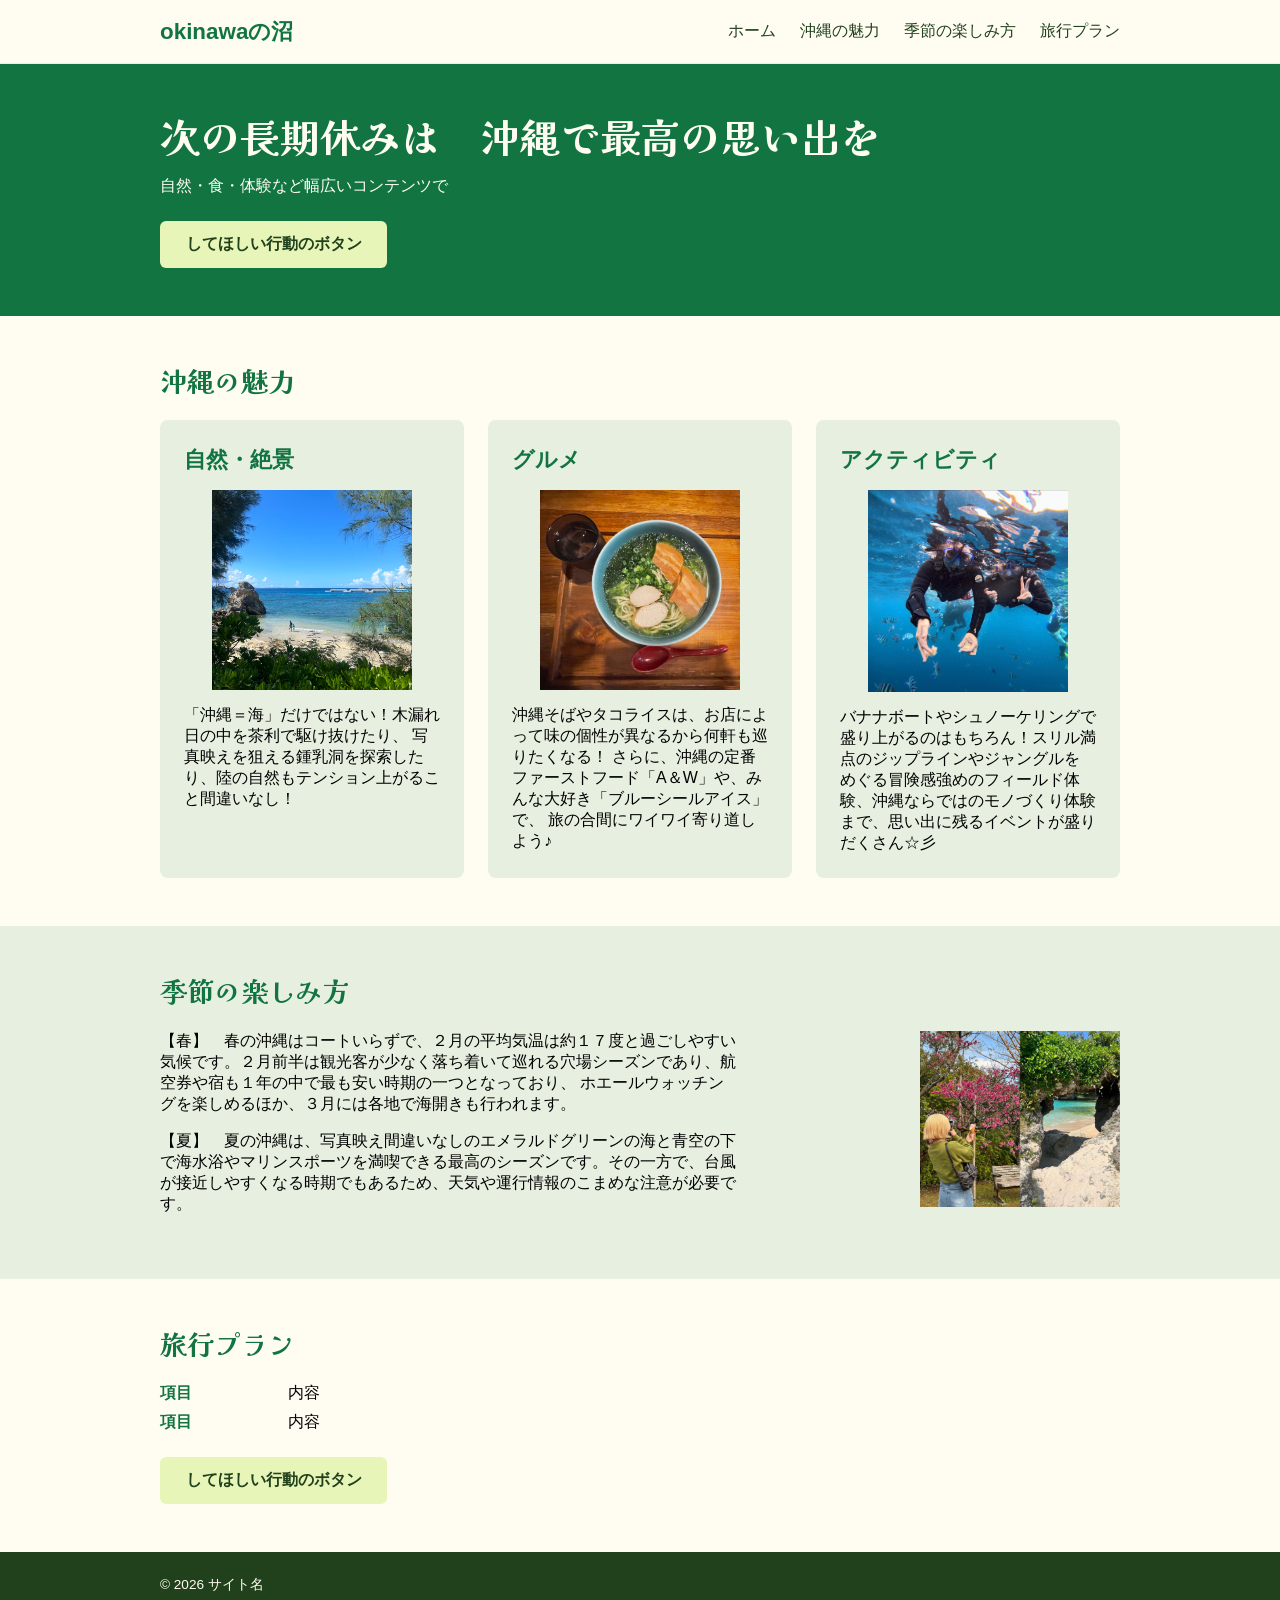
==== index.html @ 805534e3 "first commit" ====
<!DOCTYPE html>
<html lang="ja">
<head>
  <meta charset="UTF-8">
  <meta name="viewport" content="width=device-width, initial-scale=1.0">
  <title>okinawaの沼｜ひとことの説明</title>
  <!-- ★フォントを Google Fonts から使うときは、ここに <link> を足す（授業の「文字」の項を見る） -->
  <link rel="stylesheet" href="style.css">
</head>
<body>
  <!-- ★設計図（用紙）の上から順に、書き換える。部品は、増やしても、減らしてもよい。順番も、設計図に合わせて変える -->
  <header class="site-header">
    <div class="inner">
      <a class="logo" href="index.html">okinawaの沼</a>
      <nav>
        <!-- ★追加：開閉のスイッチになる、チェックボックス -->
  <input type="checkbox" id="menu-check" class="menu-check">
  <label for="menu-check" class="menu-btn">☰ メニュー</label>

        <ul>
          <li><a href="#">ホーム</a></li>
          <li><a href="#features">沖縄の魅力</a></li>
          <li><a href="#about">季節の楽しみ方</a></li>
          <li><a href="#access">旅行プラン</a></li>
        </ul>
      </nav>
    </div>
  </header>

  <main>
    <!-- 最初の画面（ファーストビュー）：何のサイトか、だれ向けか、してほしい行動 -->
    <section class="hero">
      <div class="inner">
        <h1>次の長期休みは　沖縄で最高の思い出を</h1>
        <p>自然・食・体験など幅広いコンテンツで</p>
        <a class="btn" href="#access">してほしい行動のボタン</a>
      </div>
    </section>

    <!-- 伝えたいこと（3つまで） -->
    <section class="features" id="features">
      <div class="inner">
        <h2>沖縄の魅力</h2>
        <div class="cards">
          <article class="card">
            <h3>自然・絶景</h3>
             <img class="photo" src="image/sea.jpeg" alt="海の写真">
            <p>「沖縄＝海」だけではない！木漏れ日の中を茶利で駆け抜けたり、
              写真映えを狙える鍾乳洞を探索したり、陸の自然もテンション上がること間違いなし！</p>
          </article>
          <article class="card">
            <h3>グルメ</h3>
            <img class="photo" src="image/okinawasoba.jpeg" alt="沖縄そばの写真">
            <p>沖縄そばやタコライスは、お店によって味の個性が異なるから何軒も巡りたくなる！
              さらに、沖縄の定番ファーストフード「A＆W」や、みんな大好き「ブルーシールアイス」で、
              旅の合間にワイワイ寄り道しよう♪
            </p>
          </article>
          <article class="card">
            <h3>アクティビティ</h3>
            <img class="photo" src="image/snorkeling.jpeg" alt="シュノーケルの写真">
            <p>バナナボートやシュノーケリングで盛り上がるのはもちろん！スリル満点のジップラインやジャングルを
            めぐる冒険感強めのフィールド体験、沖縄ならではのモノづくり体験まで、思い出に残るイベントが盛りだくさん☆彡
            </p>
          </article>
        </div>
      </div>
    </section>

    <!-- 紹介・背景 -->
    <section class="story" id="about">
      <div class="inner">
        <h2>季節の楽しみ方</h2>
        <p>【春】　春の沖縄はコートいらずで、２月の平均気温は約１７度と過ごしやすい気候です。２月前半は観光客が少なく落ち着いて巡れる穴場シーズンであり、航空券や宿も１年の中で最も安い時期の一つとなっており、
          ホエールウォッチングを楽しめるほか、３月には各地で海開きも行われます。
        </p>
        <p>【夏】　夏の沖縄は、写真映え間違いなしのエメラルドグリーンの海と青空の下で海水浴やマリンスポーツを満喫できる最高のシーズンです。その一方で、台風が接近しやすくなる時期でもあるため、天気や運行情報のこまめな注意が必要です。
        </p>
        <img class="photo" src="image/2season.jpeg" alt="季節の写真">
      </div>
    </section>

    <!-- 情報・行動 -->
    <section class="info" id="access">
      <div class="inner">
        <h2>旅行プラン</h2>
        <dl>
          <dt>項目</dt><dd>内容</dd>
          <dt>項目</dt><dd>内容</dd>
        </dl>
        <a class="btn" href="#">してほしい行動のボタン</a>
      </div>
    </section>
  </main>

  <footer>
    <div class="inner">
      <p>© 2026 サイト名</p>
    </div>
  </footer>
</body>
</html>
---- style.css ----
@import url('https://fonts.googleapis.com/css2?family=Kaisei+Tokumin&display=swap');
@import url('https://fonts.googleapis.com/css2?family=Kaisei+Decol&display=swap');
/* ============================================================
   第8回 小課題②：トップページ（スターター）
   ★のところが、自分で決める場所です。
   骨組み（並べ方・スマホ対応）は、先に入れてあります。
   ============================================================ *

/* ---- 1. 色：まず、ここを決める（授業の「配色」の項） ---- */
:root {
  --base: #fffdf2;      /* ★ベース色：背景（面積がいちばん広い） */
  --base-sub: #e7efe0;  /* ★ベースの、ひとつ濃い色：カードや帯の背景 */
  --main: #127441;      /* ★メイン色：見出し、ヘッダー、最初の画面の背景 */
  --accent: #e8f5b8;    /* ★アクセント色：ボタンだけに使う（ここは、必ず、変える） */
  --text: #21401c;      /* ★文字の色：背景との差（コントラスト）を確かめる */
}

/* ---- 余白：決めた大きさだけを使う（★大きさは、変えてよい）。上の「色」の :root とは、別のブロック ---- */
:root {
  --s1: .5rem;
  --s2: 1rem;
  --s3: 1.5rem;
  --s4: 3rem;
  --s5: 5rem;
}

/* ---- 2. 全体の土台 ---- */
* { box-sizing: border-box; margin: 0; }

body {
  /* ★font-family：優先順に並べて、最後に sans-serif か serif */
  /* ★font-size、line-height（行の間隔）も、ここで決める */
    font-family: "Hiragino Sans", "Hiragino Kaku Gothic ProN", "Yu Gothic", Meiryo, sans-serif;
  font-size: 1rem
  line-height: 1.8
  color: var(--text);
  background-color: var(--base);
}

.photo{
  width: 200px;
  height: auto;
  display: block;
  margin: 15px auto;
}

/* ★見出しだけ、別のフォントにするなら、ここ */
/* h1, h2, h3, .logo { font-family: ...; } */
h1{
  font-size: 2.5rem !important;
  line-height: 1.2;
  font-family: "Kaisei Tokumin", serif;
  font-weight: 550;
  font-style: normal;
}
h2{
  font-size: 1.7em !important;
  line-height: 1.2;
  font-family: "Kaisei Decol", serif;
  font-weight: 400;
  font-style: normal;
  font-weight: 600;
}
h3{
  font-size: 1.4rem;
  font-weight: 900;
}

/* ---- 3. 中身の幅：最大960pxで、中央に ---- */
.inner { max-width: 960px; margin: 0 auto; }
.site-header, main > section, footer { padding-left: var(--s3); padding-right: var(--s3); }

/* ---- 4. ヘッダー ---- */
.site-header { padding-top: var(--s2); padding-bottom: var(--s2); border-bottom: 1px solid var(--base-sub); }
.site-header .inner { display: flex; flex-wrap: wrap; align-items: center; justify-content: space-between; gap: var(--s1) var(--s3); }
.logo { color: var(--main); font-size: 1.4rem; font-weight: 700; text-decoration: none; }
.site-header nav ul { list-style: none; padding: 0; display: flex; flex-wrap: wrap; gap: var(--s1) var(--s3); }
.site-header nav a { color: var(--text); text-decoration: none; }
.site-header nav a:hover { text-decoration: underline; }

/* ---- 5. 最初の画面 ---- */
.hero { background-color: var(--main); color: var(--base); padding-top: var(--s4); padding-bottom: var(--s4); }
.hero h1 { font-size: 2rem; margin-bottom: var(--s2); }   /* ★文字の大きさ：見出しの階層をつける */
.hero p { margin-bottom: var(--s3); }
.btn { display: inline-block; background-color: var(--accent); color: var(--text); font-weight: 700; padding: .8rem 1.6rem; border-radius: 6px; text-decoration: none; }
.btn:hover { filter: brightness(1.08); }

/* ---- 6. 各セクション ---- */
.features, .story, .info { padding-top: var(--s4); padding-bottom: var(--s4); }   /* ★セクションの間の余白 */
.features h2, .story h2, .info h2 { font-size: 1.5rem; color: var(--main); margin-bottom: var(--s3); }

.cards { display: grid; grid-template-columns: repeat(3, 1fr); gap: var(--s3); }
.card { background-color: var(--base-sub); border-radius: 8px; padding: var(--s3); }
.card h3 { color: var(--main); margin-bottom: var(--s1); }

.story { background-color: var(--base-sub); }
.story p { max-width: 36em; margin-bottom: var(--s2); }   /* 1行の長さを、短くする */
.story .inner { display: grid; grid-template-columns: minmax(0, 1fr) 200px; column-gap: var(--s3); align-items: start; }
.story h2 { grid-column: 1 / -1; }
.story .photo { grid-column: 2; grid-row: 2 / span 2; margin: 0; }

.info dl { display: grid; grid-template-columns: 7em 1fr; gap: var(--s1) var(--s2); margin-bottom: var(--s3); }
.info dt { font-weight: 700; color: var(--main); }

footer { background-color: var(--text); color: var(--base); font-size: .85rem; padding-top: var(--s3); padding-bottom: var(--s3); }

/* ---- 7. スマホ：1列に（★自分のページに合わせて、確かめる・直す） ---- */
@media (max-width: 700px) {
  .cards { grid-template-columns: 1fr; }
  .info dl { grid-template-columns: 1fr; gap: 0; }
  .info dd { margin-bottom: var(--s2); }
  .story .inner { grid-template-columns: 1fr; }
  .story .photo { grid-column: 1; grid-row: auto; margin: 15px auto; }
  /* ★メニューが、スマホで、窮屈なときは、ここで直す */
}


/* ===== ハンバーガーメニュー ===== */
.menu-check {
  display: none;
}

.menu-btn {
  display: none;
  width: fit-content;
  margin: 16px auto 0;
  padding: 10px 20px;
  font-size: 16px;
  color: #21401c;
  border: 2.3px solid #21401c;
  border-radius: 8px;
  cursor: pointer;
}

@media (max-width: 768px) {
  .menu-check {
    display: block;
    position: absolute;
    opacity: 0;
  }

  .menu-btn {
    display: block;
  }

  .menu-check:focus-visible + .menu-btn {
    outline: 3px solid #90cdf4;
    outline-offset: 2px;
  }

 .site-header nav ul {
    display: none;
    flex-direction: column;
    align-items: center;
    gap: 4px;
  }

  .menu-check:checked ~ ul {
    display: flex;
  }
}

/* ボタンにマウスを乗せたら、少し色を変える*/
.menu-btn:hover {
  background-color: var(--accent-hover);
   }
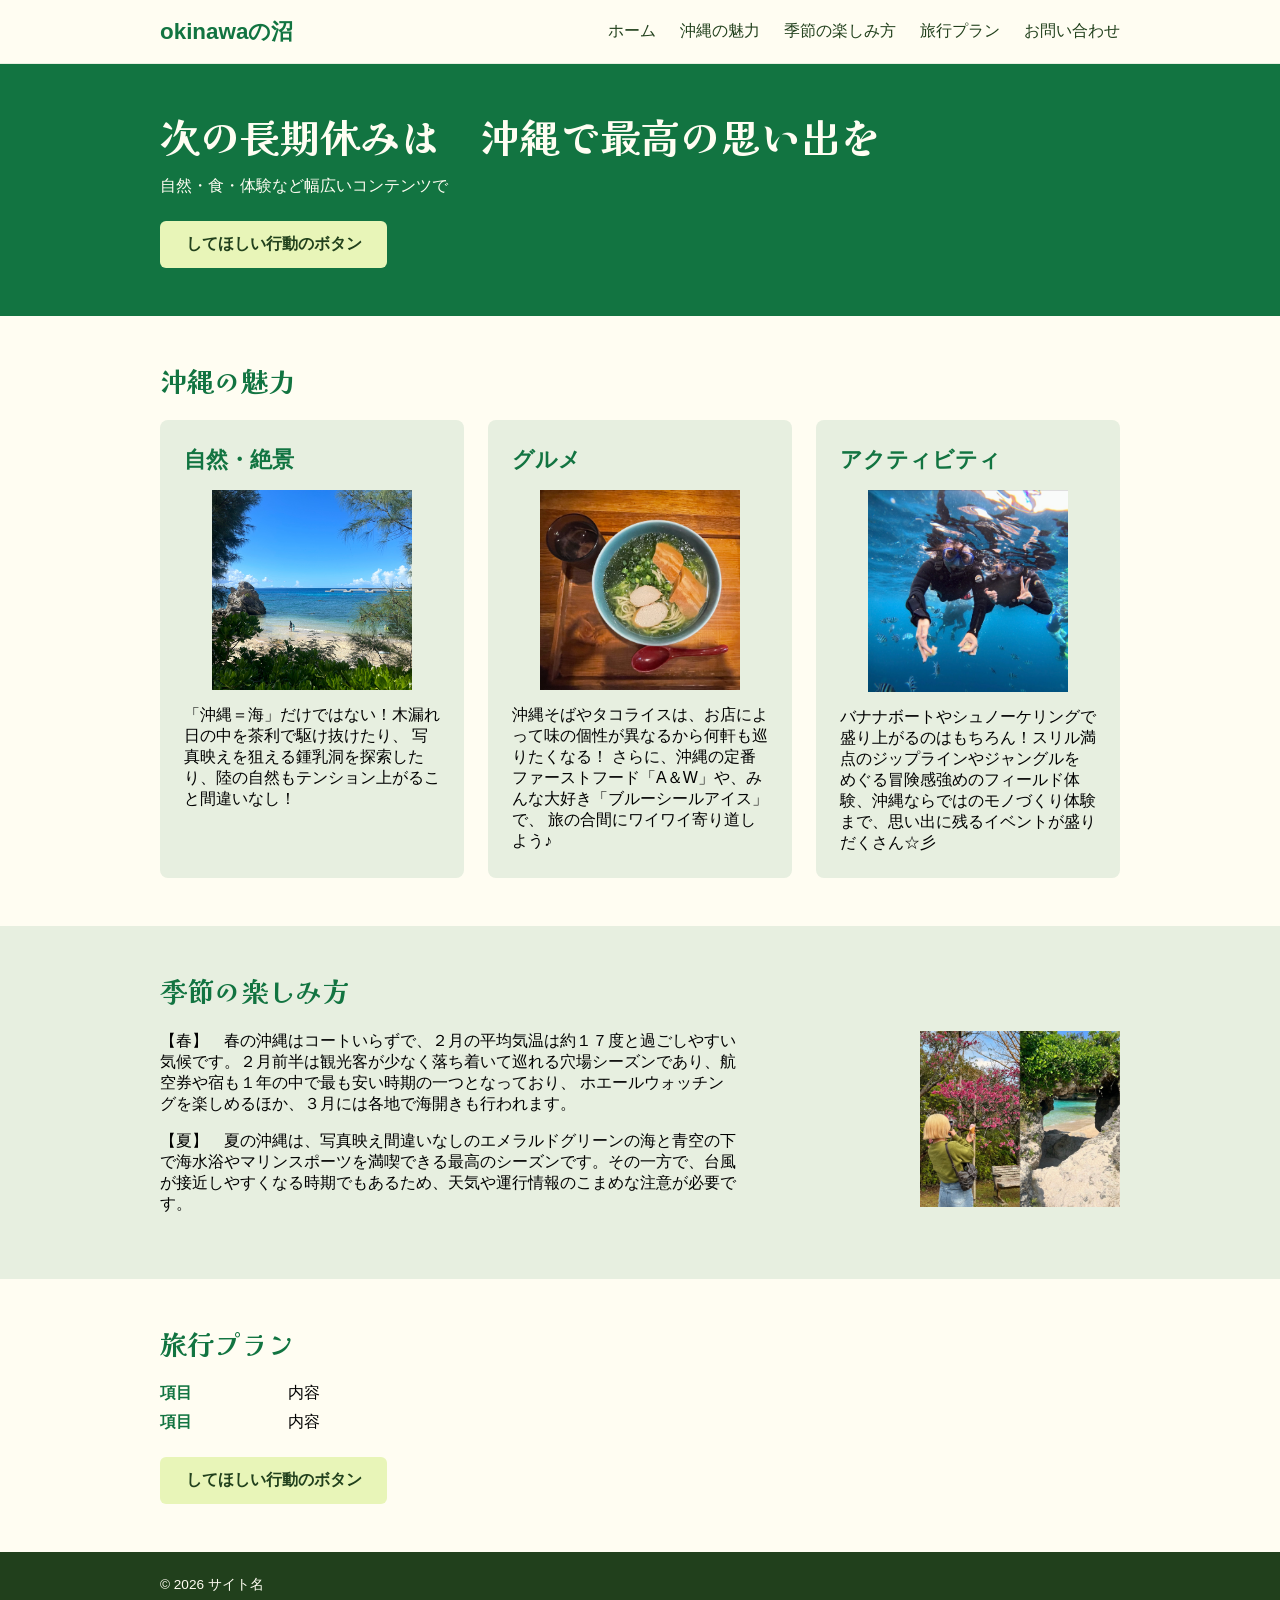
==== commit 89b115fd: "フォームを追加した" ====
--- a/index.html
+++ b/index.html
@@ -3,7 +3,7 @@
 <head>
   <meta charset="UTF-8">
   <meta name="viewport" content="width=device-width, initial-scale=1.0">
-  <title>okinawaの沼｜ひとことの説明</title>
+  <title>okinawaの沼｜紹介サイト</title>
   <!-- ★フォントを Google Fonts から使うときは、ここに <link> を足す（授業の「文字」の項を見る） -->
   <link rel="stylesheet" href="style.css">
 </head>
@@ -22,6 +22,7 @@
           <li><a href="#features">沖縄の魅力</a></li>
           <li><a href="#about">季節の楽しみ方</a></li>
           <li><a href="#access">旅行プラン</a></li>
+          <li><a href="contact.html">お問い合わせ</a></li>
         </ul>
       </nav>
     </div>
--- a/style.css
+++ b/style.css
@@ -133,6 +133,20 @@
 }
 
 @media (max-width: 768px) {
+  .site-header .inner {
+    flex-wrap: nowrap;
+    gap: var(--s1);
+  }
+
+  .logo {
+    font-size: 1.15rem;
+    white-space: nowrap;
+  }
+
+  .site-header nav {
+    flex: 0 0 auto;
+  }
+
   .menu-check {
     display: block;
     position: absolute;
@@ -141,6 +155,9 @@
 
   .menu-btn {
     display: block;
+    margin: 0;
+    padding: 8px 12px;
+    font-size: 14px;
   }
 
   .menu-check:focus-visible + .menu-btn {
@@ -164,4 +181,101 @@
 .menu-btn:hover {
   background-color: var(--accent-hover);
    }
+
+:root {
+  --form-error: #b42318;
+}
+
+main form {
+  max-width: 42rem;
+  margin: var(--s3) auto 0;
+  padding: var(--s3);
+  background-color: var(--base-sub);
+  border-radius: 8px;
+}
+
+main form > p {
+  margin-bottom: var(--s3);
+}
+
+main form label {
+  display: block;
+  margin-bottom: var(--s1);
+  color: var(--text);
+  font-weight: 700;
+}
+
+main form input:not([type="checkbox"]),
+main form select,
+main form textarea {
+  display: block;
+  width: 100%;
+  max-width: 100%;
+  min-width: 0;
+  padding: var(--s1) var(--s2);
+  border: 2px solid var(--text);
+  border-radius: 6px;
+  background-color: var(--base);
+  color: var(--text);
+  font: inherit;
+  font-size: 1rem;
+}
+
+main form textarea {
+  min-height: 12rem;
+  resize: vertical;
+}
+
+main form input[type="checkbox"] {
+  width: 1.1rem;
+  height: 1.1rem;
+  accent-color: var(--main);
+  vertical-align: middle;
+}
+
+main form input[type="checkbox"] + label {
+  display: inline;
+  margin-left: var(--s1);
+}
+
+main form input:focus-visible,
+main form select:focus-visible,
+main form textarea:focus-visible {
+  border-color: var(--main);
+  outline: 3px solid var(--main);
+  outline-offset: var(--s1);
+}
+
+main form input:not([type="checkbox"]):user-invalid,
+main form select:user-invalid,
+main form textarea:user-invalid {
+  border-color: var(--form-error);
+}
+
+main form input[type="checkbox"]:user-invalid {
+  accent-color: var(--form-error);
+}
+
+main form button {
+  padding: var(--s1) var(--s3);
+  border: 0;
+  border-radius: 6px;
+  background-color: var(--accent);
+  color: var(--text);
+  font: inherit;
+  font-size: 1rem;
+  font-weight: 700;
+  cursor: pointer;
+}
+
+main form button:focus-visible {
+  outline: 3px solid var(--main);
+  outline-offset: var(--s1);
+}
+
+@media (max-width: 375px) {
+  main form {
+    padding: var(--s2);
+  }
+}
    
